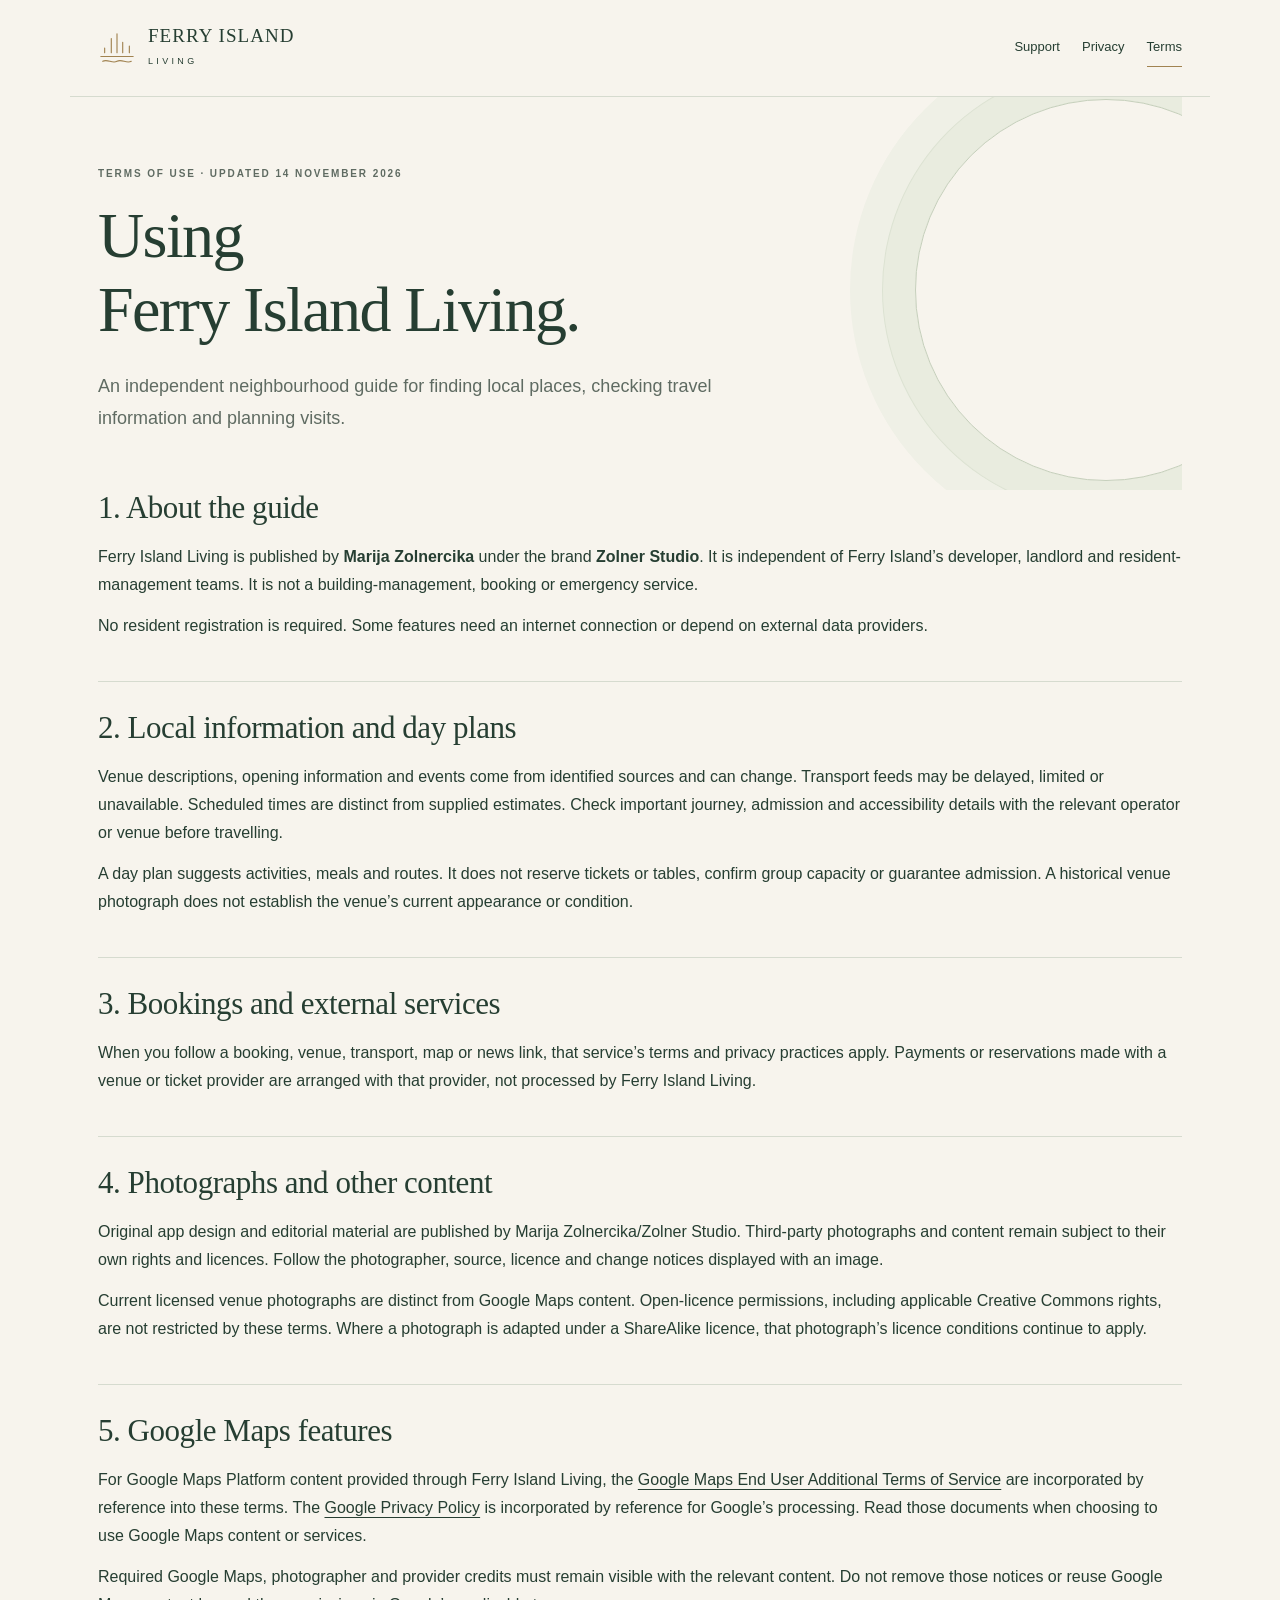
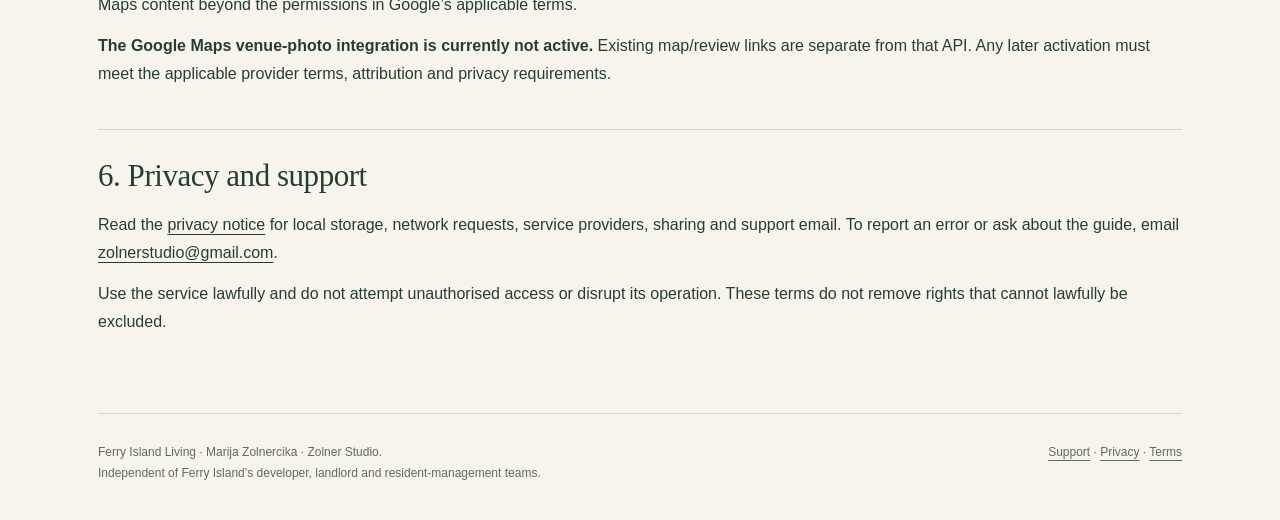
==== terms.html @ 64a8d475 "Publish Ferry Island Living support, privacy and terms" ====
<!doctype html>
<html lang="en-GB">
<head>
  <meta charset="utf-8">
  <meta name="viewport" content="width=device-width,initial-scale=1">
  <meta name="theme-color" content="#263f33">
  <meta name="robots" content="noindex,nofollow">
  <meta name="description" content="Terms of use for Ferry Island Living, including third-party information, photographs and Google Maps features.">
  <title>Terms of use · Ferry Island Living</title>
  <link rel="stylesheet" href="styles.css">
</head>
<body>
  <a class="skip" href="#main">Skip to content</a>
  <header class="site-header">
    <a class="brand" href="index.html" aria-label="Ferry Island Living support"><svg viewBox="0 0 40 40" fill="none" aria-hidden="true"><path d="M3 29h34M7 25v-5m7 5V10m6 15V5m6 20V14m7 11v-7M5 34c5-3 10 3 15 0s10 3 15 0" stroke="currentColor" stroke-width="1.2" stroke-linecap="round"/></svg><span><strong>Ferry Island</strong><small>Living</small></span></a>
    <nav class="navigation" aria-label="Main navigation"><a href="index.html">Support</a><a href="privacy.html">Privacy</a><a href="terms.html" aria-current="page">Terms</a></nav>
  </header>
  <main id="main">
    <section class="hero"><p class="eyebrow">Terms of use · Updated 14 November 2026</p><h1>Using<br>Ferry Island Living.</h1><p class="lead">An independent neighbourhood guide for finding local places, checking travel information and planning visits.</p></section>
    <article class="policy">
      <section><h2>1. About the guide</h2><p>Ferry Island Living is published by <strong>Marija Zolnercika</strong> under the brand <strong>Zolner Studio</strong>. It is independent of Ferry Island’s developer, landlord and resident-management teams. It is not a building-management, booking or emergency service.</p><p>No resident registration is required. Some features need an internet connection or depend on external data providers.</p></section>
      <section><h2>2. Local information and day plans</h2><p>Venue descriptions, opening information and events come from identified sources and can change. Transport feeds may be delayed, limited or unavailable. Scheduled times are distinct from supplied estimates. Check important journey, admission and accessibility details with the relevant operator or venue before travelling.</p><p>A day plan suggests activities, meals and routes. It does not reserve tickets or tables, confirm group capacity or guarantee admission. A historical venue photograph does not establish the venue’s current appearance or condition.</p></section>
      <section><h2>3. Bookings and external services</h2><p>When you follow a booking, venue, transport, map or news link, that service’s terms and privacy practices apply. Payments or reservations made with a venue or ticket provider are arranged with that provider, not processed by Ferry Island Living.</p></section>
      <section><h2>4. Photographs and other content</h2><p>Original app design and editorial material are published by Marija Zolnercika/Zolner Studio. Third-party photographs and content remain subject to their own rights and licences. Follow the photographer, source, licence and change notices displayed with an image.</p><p>Current licensed venue photographs are distinct from Google Maps content. Open-licence permissions, including applicable Creative Commons rights, are not restricted by these terms. Where a photograph is adapted under a ShareAlike licence, that photograph’s licence conditions continue to apply.</p></section>
      <section><h2>5. Google Maps features</h2><p>For Google Maps Platform content provided through Ferry Island Living, the <a href="https://www.google.com/help/terms_maps/">Google Maps End User Additional Terms of Service</a> are incorporated by reference into these terms. The <a href="https://policies.google.com/privacy">Google Privacy Policy</a> is incorporated by reference for Google’s processing. Read those documents when choosing to use Google Maps content or services.</p><p>Required Google Maps, photographer and provider credits must remain visible with the relevant content. Do not remove those notices or reuse Google Maps content beyond the permissions in Google’s applicable terms.</p><p><strong>The Google Maps venue-photo integration is currently not active.</strong> Existing map/review links are separate from that API. Any later activation must meet the applicable provider terms, attribution and privacy requirements.</p></section>
      <section><h2>6. Privacy and support</h2><p>Read the <a href="privacy.html">privacy notice</a> for local storage, network requests, service providers, sharing and support email. To report an error or ask about the guide, email <a href="mailto:zolnerstudio@gmail.com">zolnerstudio@gmail.com</a>.</p><p>Use the service lawfully and do not attempt unauthorised access or disrupt its operation. These terms do not remove rights that cannot lawfully be excluded.</p></section>
    </article>
  </main>
  <footer class="footer"><p>Ferry Island Living · Marija Zolnercika · Zolner Studio.<br>Independent of Ferry Island’s developer, landlord and resident-management teams.</p><div><a href="index.html">Support</a> · <a href="privacy.html">Privacy</a> · <a href="terms.html" aria-current="page">Terms</a></div></footer>
</body>
</html>
---- styles.css ----
:root{--paper:#f7f4ed;--white:#fffefa;--ink:#263e32;--forest:#263f33;--sage:#e5eadf;--muted:#5f6b62;--line:#d6dbcf;--gold:#a18351;--radius:18px}*{box-sizing:border-box}html{scroll-behavior:smooth}body{margin:0;background:var(--paper);color:var(--ink);font:16px/1.75 -apple-system,BlinkMacSystemFont,"Segoe UI",sans-serif;-webkit-font-smoothing:antialiased}a{color:inherit;text-underline-offset:4px}a:hover{color:#517049}a:focus-visible,summary:focus-visible{outline:3px solid var(--gold);outline-offset:5px}.skip{position:absolute;top:-100px;left:16px;padding:10px 16px;background:var(--white);z-index:4}.skip:focus{top:12px}.site-header{max-width:1140px;margin:auto;padding:26px 28px;display:flex;align-items:center;justify-content:space-between;gap:24px;border-bottom:1px solid var(--line)}.brand{display:flex;align-items:center;gap:12px;text-decoration:none}.brand svg{width:38px;height:38px;flex:none;color:var(--gold)}.brand strong{display:block;font:19px/1.1 Georgia,"Times New Roman",serif;letter-spacing:.055em;text-transform:uppercase}.brand small{display:block;margin-top:7px;font-size:9px;letter-spacing:.37em;text-transform:uppercase}.navigation{display:flex;gap:22px;font-size:13px}.navigation a{text-decoration:none;padding:7px 0;border-bottom:1px solid transparent}.navigation [aria-current=page]{border-color:var(--gold)}.review-banner{max-width:1084px;margin:20px auto 0;padding:10px 17px;background:#eee9dc;border:1px solid #d8cba9;border-radius:8px;font-size:12px;color:#655736}.review-banner strong{font-weight:650}main{max-width:1084px;margin:auto}.hero{padding:68px 0 56px;position:relative;overflow:hidden}.hero::after{content:"";position:absolute;width:380px;height:380px;border:1px solid #c6d0bc;border-radius:50%;right:-115px;top:2px;z-index:-1;box-shadow:0 0 0 32px #e9ecdf,0 0 0 33px #dce2d2,0 0 0 65px #eff0e6}.eyebrow{margin:0 0 17px;color:var(--muted);font-size:10px;letter-spacing:.19em;text-transform:uppercase;font-weight:650}h1,h2,h3{font-family:Georgia,"Times New Roman",serif;font-weight:400;line-height:1.16}h1{font-size:clamp(39px,6vw,64px);max-width:790px;margin:0 0 22px;letter-spacing:-.025em}h2{font-size:31px;letter-spacing:-.015em;margin:0 0 17px}h3{font-size:24px;margin:0 0 12px}.lead{max-width:680px;margin:0;color:var(--muted);font-size:18px;line-height:1.8}.button{display:inline-flex;align-items:center;gap:18px;margin-top:27px;padding:13px 21px;background:var(--forest);color:var(--white);border-radius:30px;text-decoration:none;font-size:14px}.button:hover{background:#3c5745;color:white}.arrow{font-size:21px}.two-column{display:grid;grid-template-columns:minmax(0,1.25fr) minmax(250px,.75fr);gap:30px}.card{background:var(--white);border:1px solid var(--line);border-radius:var(--radius);padding:31px}.card p:last-child{margin-bottom:0}.contact-card{background:var(--forest);color:var(--white)}.contact-card .eyebrow,.contact-card .quiet{color:#d7dfce}.contact-card a{overflow-wrap:anywhere}.contact-card .button{border:1px solid #86967a}.contact-card a:hover{color:#e0d4ae}.section{padding:38px 0;border-top:1px solid var(--line)}.section>p{max-width:820px}.quiet{font-size:14px;color:var(--muted)}.facts{padding:0;margin:23px 0 0;list-style:none}.facts li{padding:12px 0;border-top:1px solid var(--line);font-size:14px}.facts strong{display:block;color:var(--ink);margin-bottom:2px}.contact-card .facts strong{color:var(--white)}details{border-top:1px solid var(--line);padding:18px 0}details:last-child{border-bottom:1px solid var(--line)}summary{cursor:pointer;font-weight:600;padding-right:16px}details p{max-width:780px;color:var(--muted);margin:15px 0 2px}.footer{max-width:1084px;margin:36px auto 0;padding:28px 0 36px;border-top:1px solid var(--line);display:flex;justify-content:space-between;gap:25px;font-size:12px;color:var(--muted)}.footer p{margin:0;max-width:650px}.footer a{white-space:nowrap}.policy-layout{display:grid;grid-template-columns:205px minmax(0,1fr);gap:54px;align-items:start}.policy-nav{position:sticky;top:25px;display:flex;flex-direction:column;gap:11px;font-size:13px;border-left:1px solid var(--line);padding-left:20px}.policy-nav a{text-decoration:none}.policy section{border-top:1px solid var(--line);padding:28px 0;scroll-margin-top:20px}.policy section:first-child{border-top:0;padding-top:0}.policy p{margin:13px 0}.policy ul{padding-left:21px}.policy li{margin:9px 0}.policy strong{font-weight:650}.notice{background:var(--sage);border-left:3px solid #82916e;padding:17px 21px;border-radius:0 9px 9px 0;font-size:14px}.notice p{margin:0}.data-table{overflow-x:auto;border:1px solid var(--line);border-radius:12px;margin:22px 0;background:var(--white)}table{border-collapse:collapse;min-width:600px;width:100%;font-size:13px;line-height:1.65}th,td{padding:15px 17px;text-align:left;vertical-align:top;border-bottom:1px solid var(--line)}th{background:#e7ebdf;font-weight:600}tr:last-child td{border-bottom:0}.status{display:inline-block;font-size:11px;padding:4px 10px;border:1px solid #aebca0;border-radius:20px;background:#edf0e6}.owner-main{padding-top:40px}.owner-main .section{padding:30px 0}.owner-main h1{font-size:48px}.owner-main p{max-width:900px}.owner-main code{font:12px/1.5 ui-monospace,Consolas,monospace;background:#e8ecdf;padding:2px 5px;overflow-wrap:anywhere}.checklist{padding-left:22px}.checklist li{margin:12px 0}.source-links{display:flex;gap:20px;flex-wrap:wrap;font-size:13px}.print-only{display:none}@media(max-width:1160px){main,.footer,.review-banner{margin-left:28px;margin-right:28px}.site-header{margin:0 28px;padding-left:0;padding-right:0}}@media(max-width:720px){body{font-size:15px}.site-header{margin:0 20px;padding:22px 0;align-items:flex-start}.brand{gap:9px}.brand strong{font-size:15px}.brand small{font-size:8px;letter-spacing:.26em}.brand svg{width:31px;height:31px}.navigation{gap:15px;font-size:12px}main,.footer,.review-banner{margin-left:20px;margin-right:20px}.hero{padding:45px 0 38px}.hero::after{right:-235px}.lead{font-size:16px}.two-column{grid-template-columns:1fr;gap:18px}.card{padding:25px}.section{padding:30px 0}.footer{display:block}.footer>div{margin-top:18px}.policy-layout{grid-template-columns:1fr;gap:28px}.policy-nav{position:static;flex-direction:row;flex-wrap:wrap;gap:10px 20px;padding:15px 0;border-left:0;border-top:1px solid var(--line);border-bottom:1px solid var(--line)}h2{font-size:27px}h3{font-size:23px}.owner-main h1{font-size:37px}}@media(prefers-reduced-motion:reduce){html{scroll-behavior:auto}}@media print{body{background:white}.navigation,.skip,.button,.policy-nav{display:none}.site-header,main,.footer,.review-banner{margin:0}.hero{padding:28px 0}.hero::after{display:none}.policy-layout,.two-column{display:block}.card{margin-bottom:18px}.section,section{break-inside:avoid}.footer{display:block}.print-only{display:block}}
:where(.policy,.card){min-width:0}.site-header{flex-wrap:wrap}
@media(max-width:720px){.policy table{min-width:0}.policy th:first-child,.policy td:first-child{width:30%}.policy th,.policy td{padding:12px}}
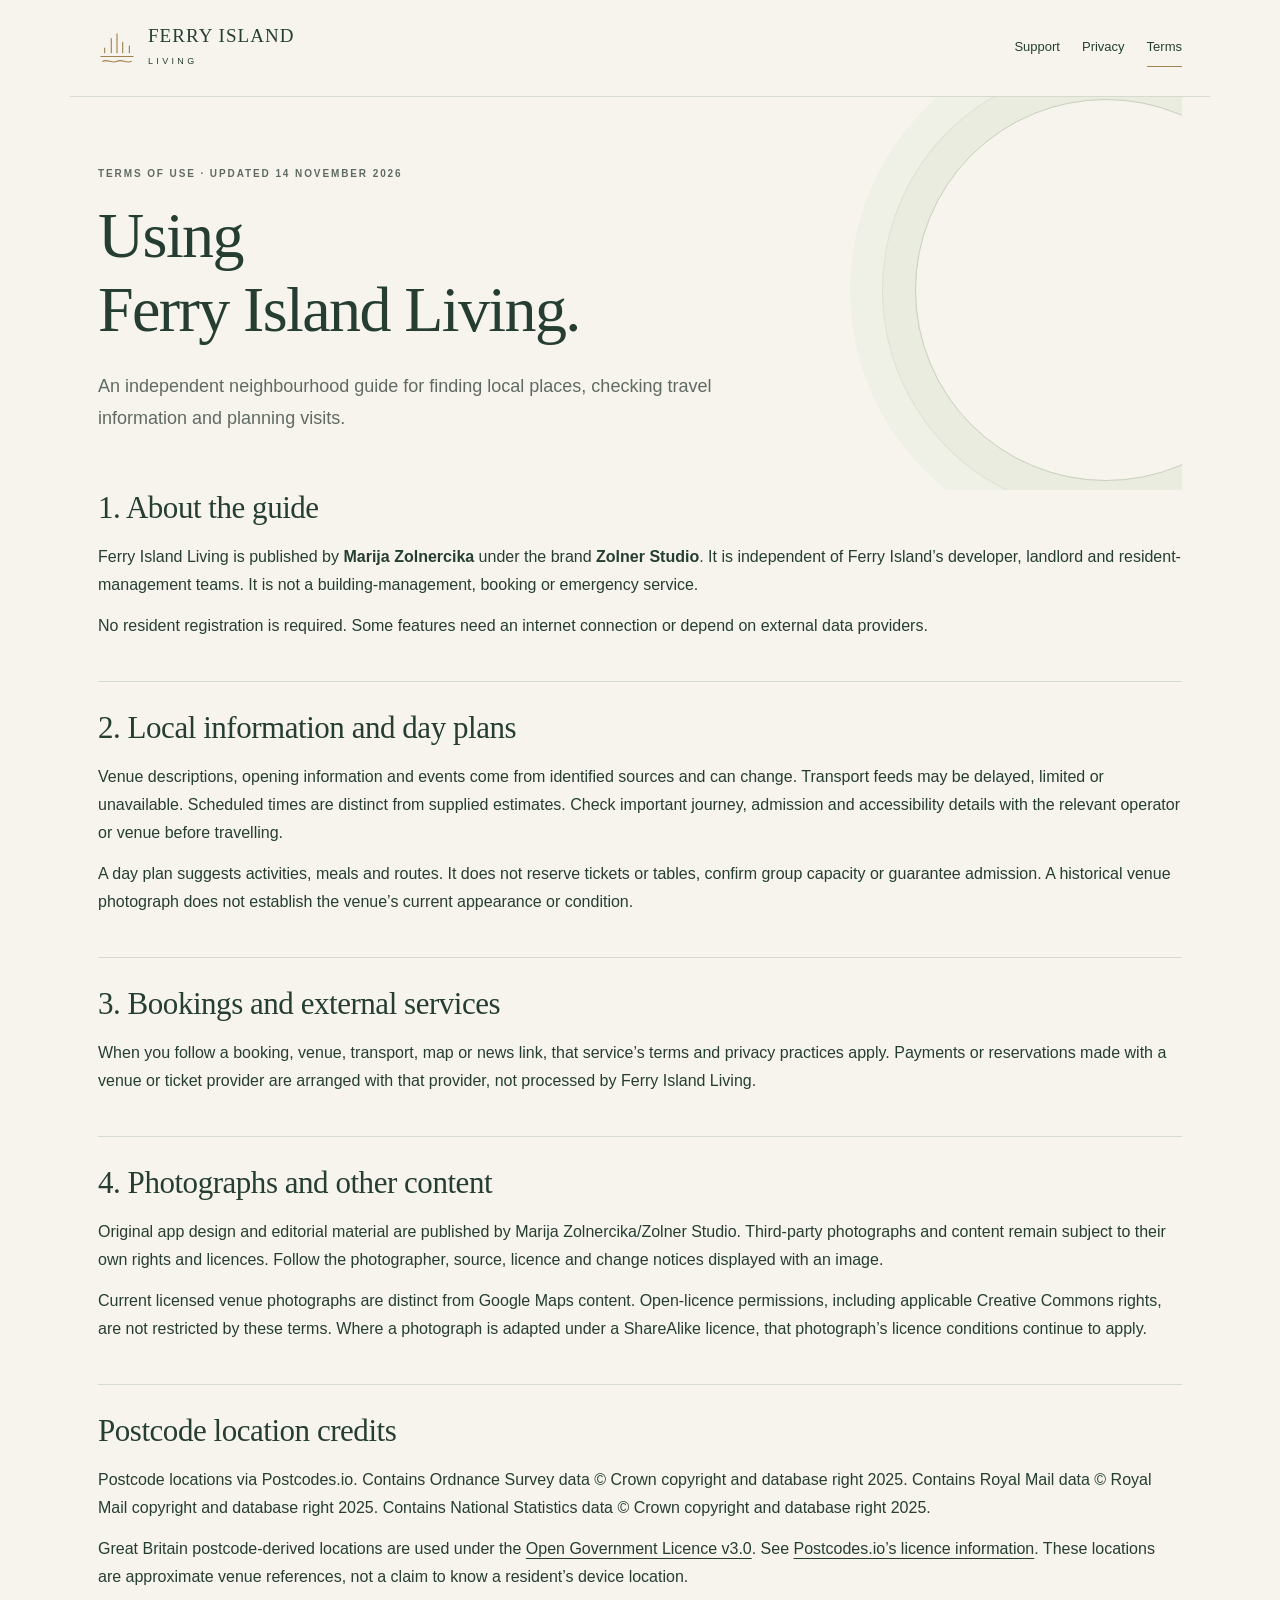
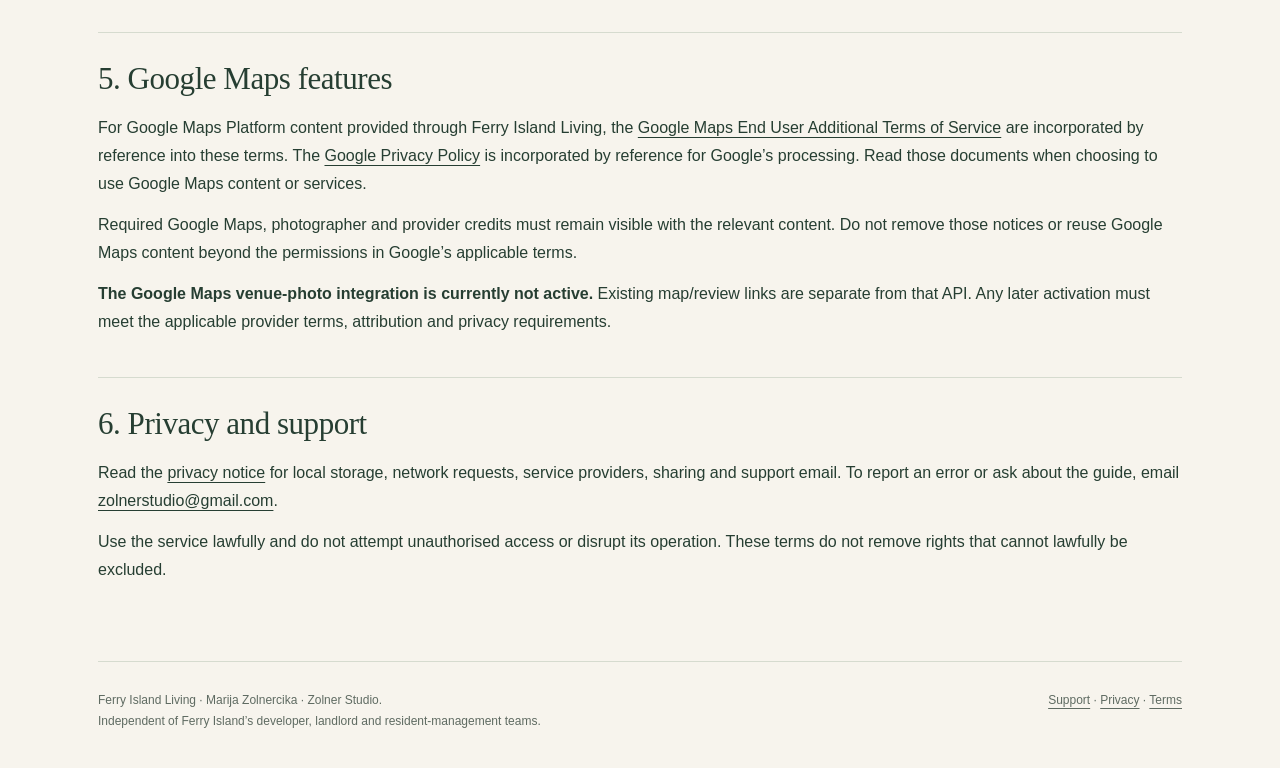
==== commit 32b0eb3a: "Add postcode-data licence acknowledgements" ====
--- a/terms.html
+++ b/terms.html
@@ -22,6 +22,7 @@
       <section><h2>2. Local information and day plans</h2><p>Venue descriptions, opening information and events come from identified sources and can change. Transport feeds may be delayed, limited or unavailable. Scheduled times are distinct from supplied estimates. Check important journey, admission and accessibility details with the relevant operator or venue before travelling.</p><p>A day plan suggests activities, meals and routes. It does not reserve tickets or tables, confirm group capacity or guarantee admission. A historical venue photograph does not establish the venue’s current appearance or condition.</p></section>
       <section><h2>3. Bookings and external services</h2><p>When you follow a booking, venue, transport, map or news link, that service’s terms and privacy practices apply. Payments or reservations made with a venue or ticket provider are arranged with that provider, not processed by Ferry Island Living.</p></section>
       <section><h2>4. Photographs and other content</h2><p>Original app design and editorial material are published by Marija Zolnercika/Zolner Studio. Third-party photographs and content remain subject to their own rights and licences. Follow the photographer, source, licence and change notices displayed with an image.</p><p>Current licensed venue photographs are distinct from Google Maps content. Open-licence permissions, including applicable Creative Commons rights, are not restricted by these terms. Where a photograph is adapted under a ShareAlike licence, that photograph’s licence conditions continue to apply.</p></section>
+      <section><h2>Postcode location credits</h2><p>Postcode locations via Postcodes.io. Contains Ordnance Survey data © Crown copyright and database right 2025. Contains Royal Mail data © Royal Mail copyright and database right 2025. Contains National Statistics data © Crown copyright and database right 2025.</p><p>Great Britain postcode-derived locations are used under the <a href="https://www.nationalarchives.gov.uk/doc/open-government-licence/version/3/">Open Government Licence v3.0</a>. See <a href="https://postcodes.io/docs/licences/">Postcodes.io’s licence information</a>. These locations are approximate venue references, not a claim to know a resident’s device location.</p></section>
       <section><h2>5. Google Maps features</h2><p>For Google Maps Platform content provided through Ferry Island Living, the <a href="https://www.google.com/help/terms_maps/">Google Maps End User Additional Terms of Service</a> are incorporated by reference into these terms. The <a href="https://policies.google.com/privacy">Google Privacy Policy</a> is incorporated by reference for Google’s processing. Read those documents when choosing to use Google Maps content or services.</p><p>Required Google Maps, photographer and provider credits must remain visible with the relevant content. Do not remove those notices or reuse Google Maps content beyond the permissions in Google’s applicable terms.</p><p><strong>The Google Maps venue-photo integration is currently not active.</strong> Existing map/review links are separate from that API. Any later activation must meet the applicable provider terms, attribution and privacy requirements.</p></section>
       <section><h2>6. Privacy and support</h2><p>Read the <a href="privacy.html">privacy notice</a> for local storage, network requests, service providers, sharing and support email. To report an error or ask about the guide, email <a href="mailto:zolnerstudio@gmail.com">zolnerstudio@gmail.com</a>.</p><p>Use the service lawfully and do not attempt unauthorised access or disrupt its operation. These terms do not remove rights that cannot lawfully be excluded.</p></section>
     </article>
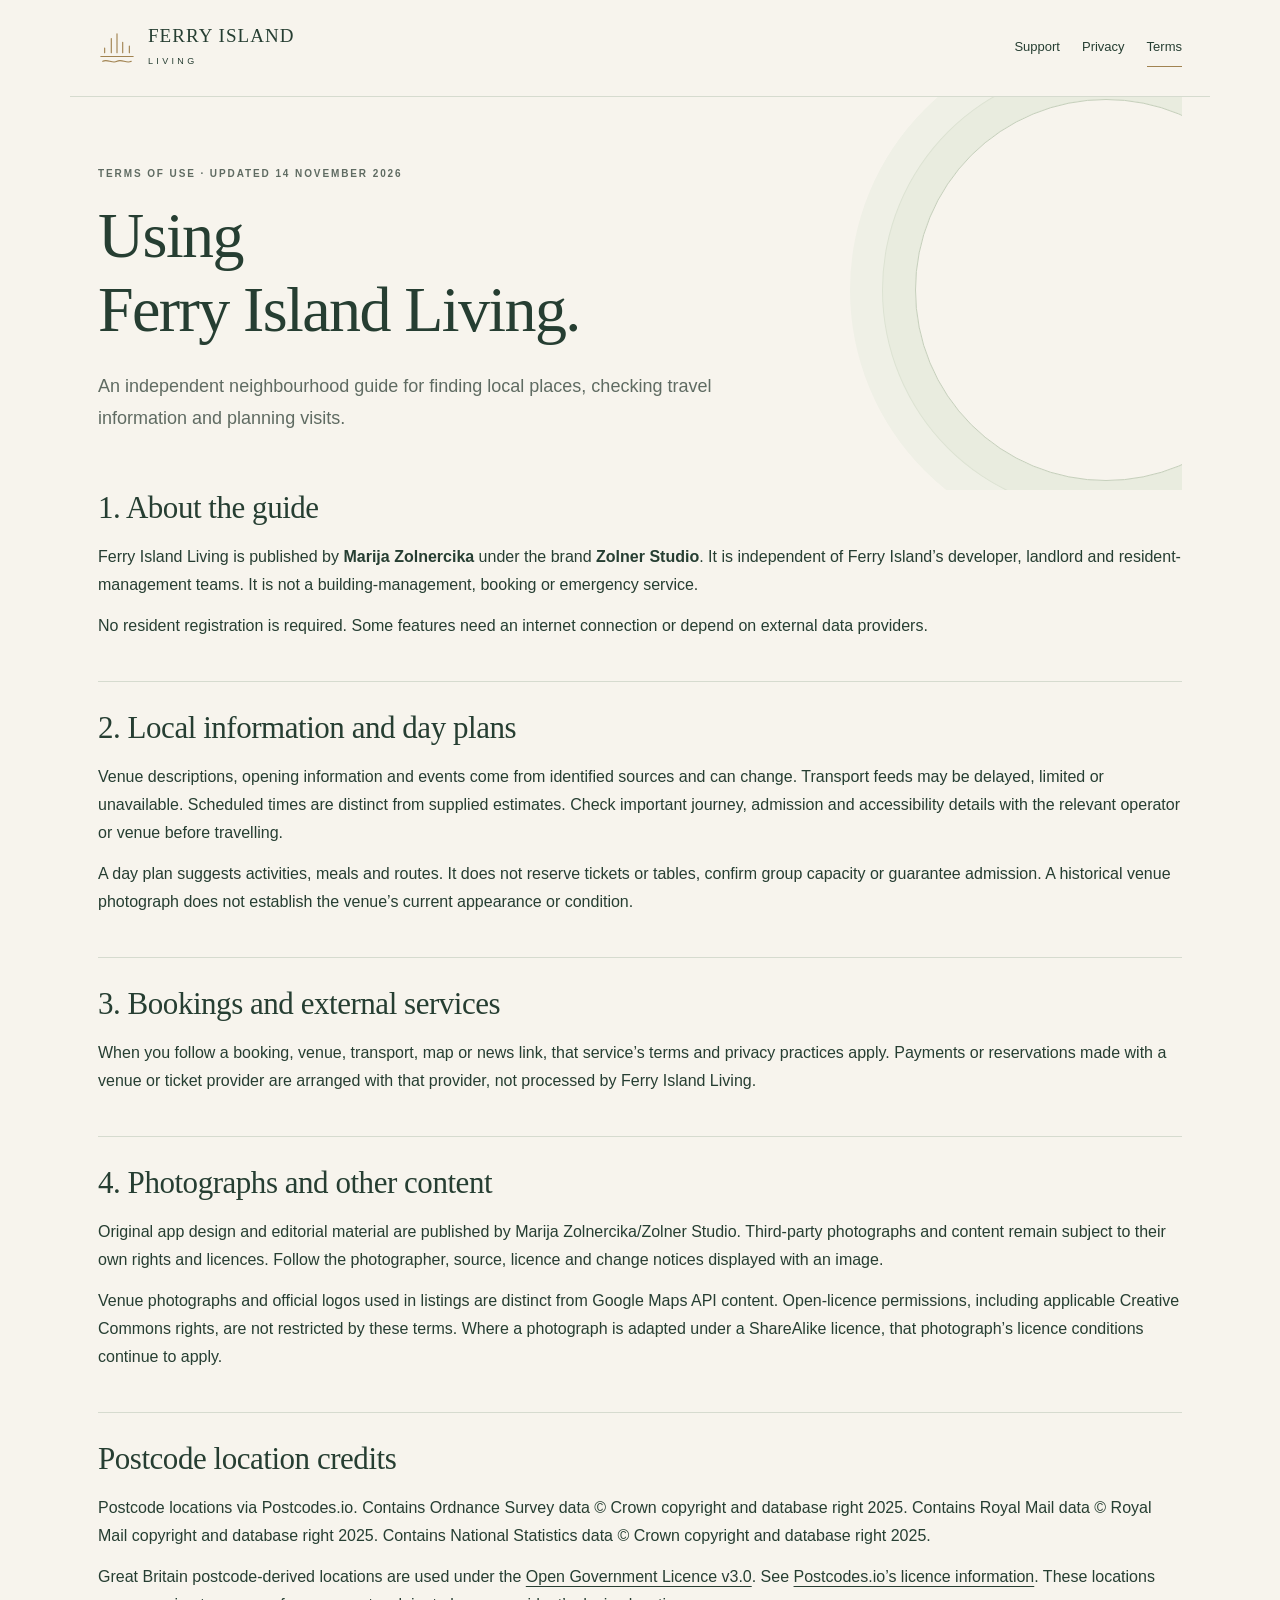
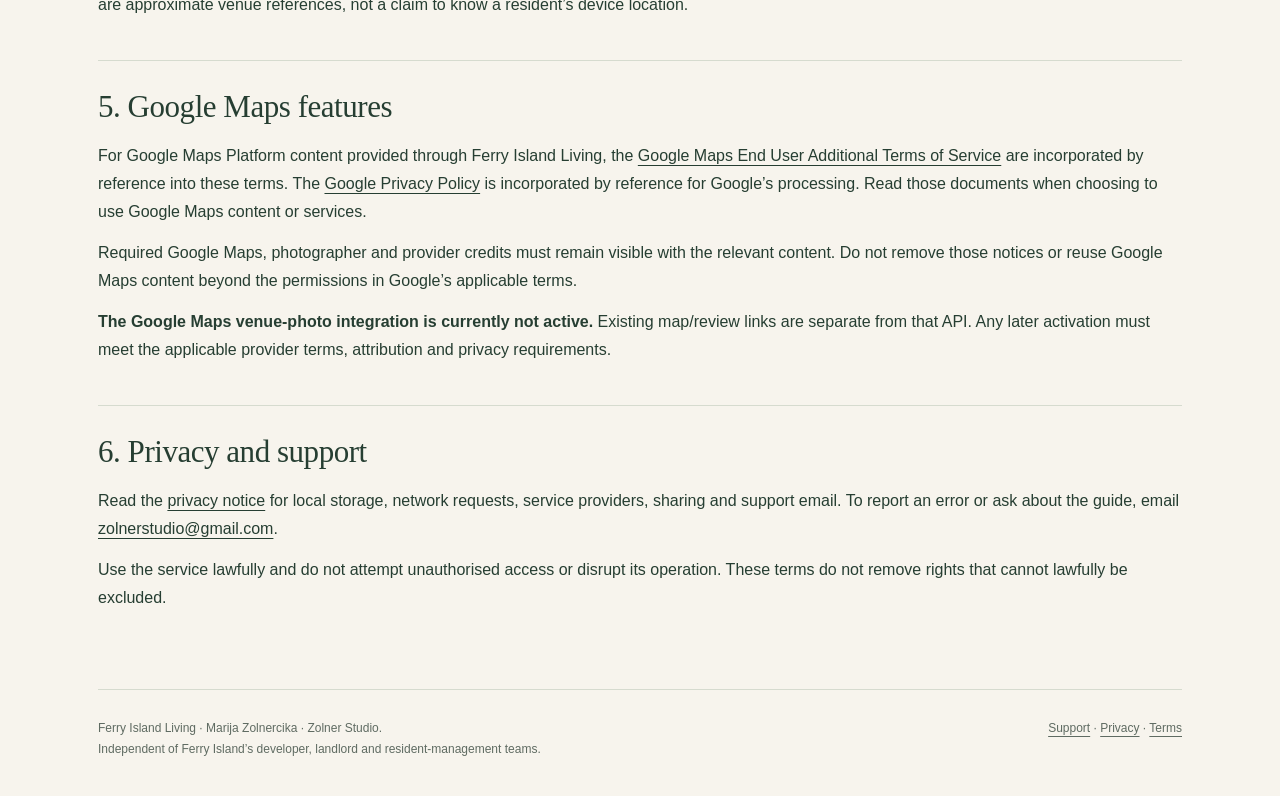
==== commit 94ac1f27: "Align image information with current venue media presentation" ====
--- a/terms.html
+++ b/terms.html
@@ -21,7 +21,7 @@
       <section><h2>1. About the guide</h2><p>Ferry Island Living is published by <strong>Marija Zolnercika</strong> under the brand <strong>Zolner Studio</strong>. It is independent of Ferry Island’s developer, landlord and resident-management teams. It is not a building-management, booking or emergency service.</p><p>No resident registration is required. Some features need an internet connection or depend on external data providers.</p></section>
       <section><h2>2. Local information and day plans</h2><p>Venue descriptions, opening information and events come from identified sources and can change. Transport feeds may be delayed, limited or unavailable. Scheduled times are distinct from supplied estimates. Check important journey, admission and accessibility details with the relevant operator or venue before travelling.</p><p>A day plan suggests activities, meals and routes. It does not reserve tickets or tables, confirm group capacity or guarantee admission. A historical venue photograph does not establish the venue’s current appearance or condition.</p></section>
       <section><h2>3. Bookings and external services</h2><p>When you follow a booking, venue, transport, map or news link, that service’s terms and privacy practices apply. Payments or reservations made with a venue or ticket provider are arranged with that provider, not processed by Ferry Island Living.</p></section>
-      <section><h2>4. Photographs and other content</h2><p>Original app design and editorial material are published by Marija Zolnercika/Zolner Studio. Third-party photographs and content remain subject to their own rights and licences. Follow the photographer, source, licence and change notices displayed with an image.</p><p>Current licensed venue photographs are distinct from Google Maps content. Open-licence permissions, including applicable Creative Commons rights, are not restricted by these terms. Where a photograph is adapted under a ShareAlike licence, that photograph’s licence conditions continue to apply.</p></section>
+      <section><h2>4. Photographs and other content</h2><p>Original app design and editorial material are published by Marija Zolnercika/Zolner Studio. Third-party photographs and content remain subject to their own rights and licences. Follow the photographer, source, licence and change notices displayed with an image.</p><p>Venue photographs and official logos used in listings are distinct from Google Maps API content. Open-licence permissions, including applicable Creative Commons rights, are not restricted by these terms. Where a photograph is adapted under a ShareAlike licence, that photograph’s licence conditions continue to apply.</p></section>
       <section><h2>Postcode location credits</h2><p>Postcode locations via Postcodes.io. Contains Ordnance Survey data © Crown copyright and database right 2025. Contains Royal Mail data © Royal Mail copyright and database right 2025. Contains National Statistics data © Crown copyright and database right 2025.</p><p>Great Britain postcode-derived locations are used under the <a href="https://www.nationalarchives.gov.uk/doc/open-government-licence/version/3/">Open Government Licence v3.0</a>. See <a href="https://postcodes.io/docs/licences/">Postcodes.io’s licence information</a>. These locations are approximate venue references, not a claim to know a resident’s device location.</p></section>
       <section><h2>5. Google Maps features</h2><p>For Google Maps Platform content provided through Ferry Island Living, the <a href="https://www.google.com/help/terms_maps/">Google Maps End User Additional Terms of Service</a> are incorporated by reference into these terms. The <a href="https://policies.google.com/privacy">Google Privacy Policy</a> is incorporated by reference for Google’s processing. Read those documents when choosing to use Google Maps content or services.</p><p>Required Google Maps, photographer and provider credits must remain visible with the relevant content. Do not remove those notices or reuse Google Maps content beyond the permissions in Google’s applicable terms.</p><p><strong>The Google Maps venue-photo integration is currently not active.</strong> Existing map/review links are separate from that API. Any later activation must meet the applicable provider terms, attribution and privacy requirements.</p></section>
       <section><h2>6. Privacy and support</h2><p>Read the <a href="privacy.html">privacy notice</a> for local storage, network requests, service providers, sharing and support email. To report an error or ask about the guide, email <a href="mailto:zolnerstudio@gmail.com">zolnerstudio@gmail.com</a>.</p><p>Use the service lawfully and do not attempt unauthorised access or disrupt its operation. These terms do not remove rights that cannot lawfully be excluded.</p></section>
